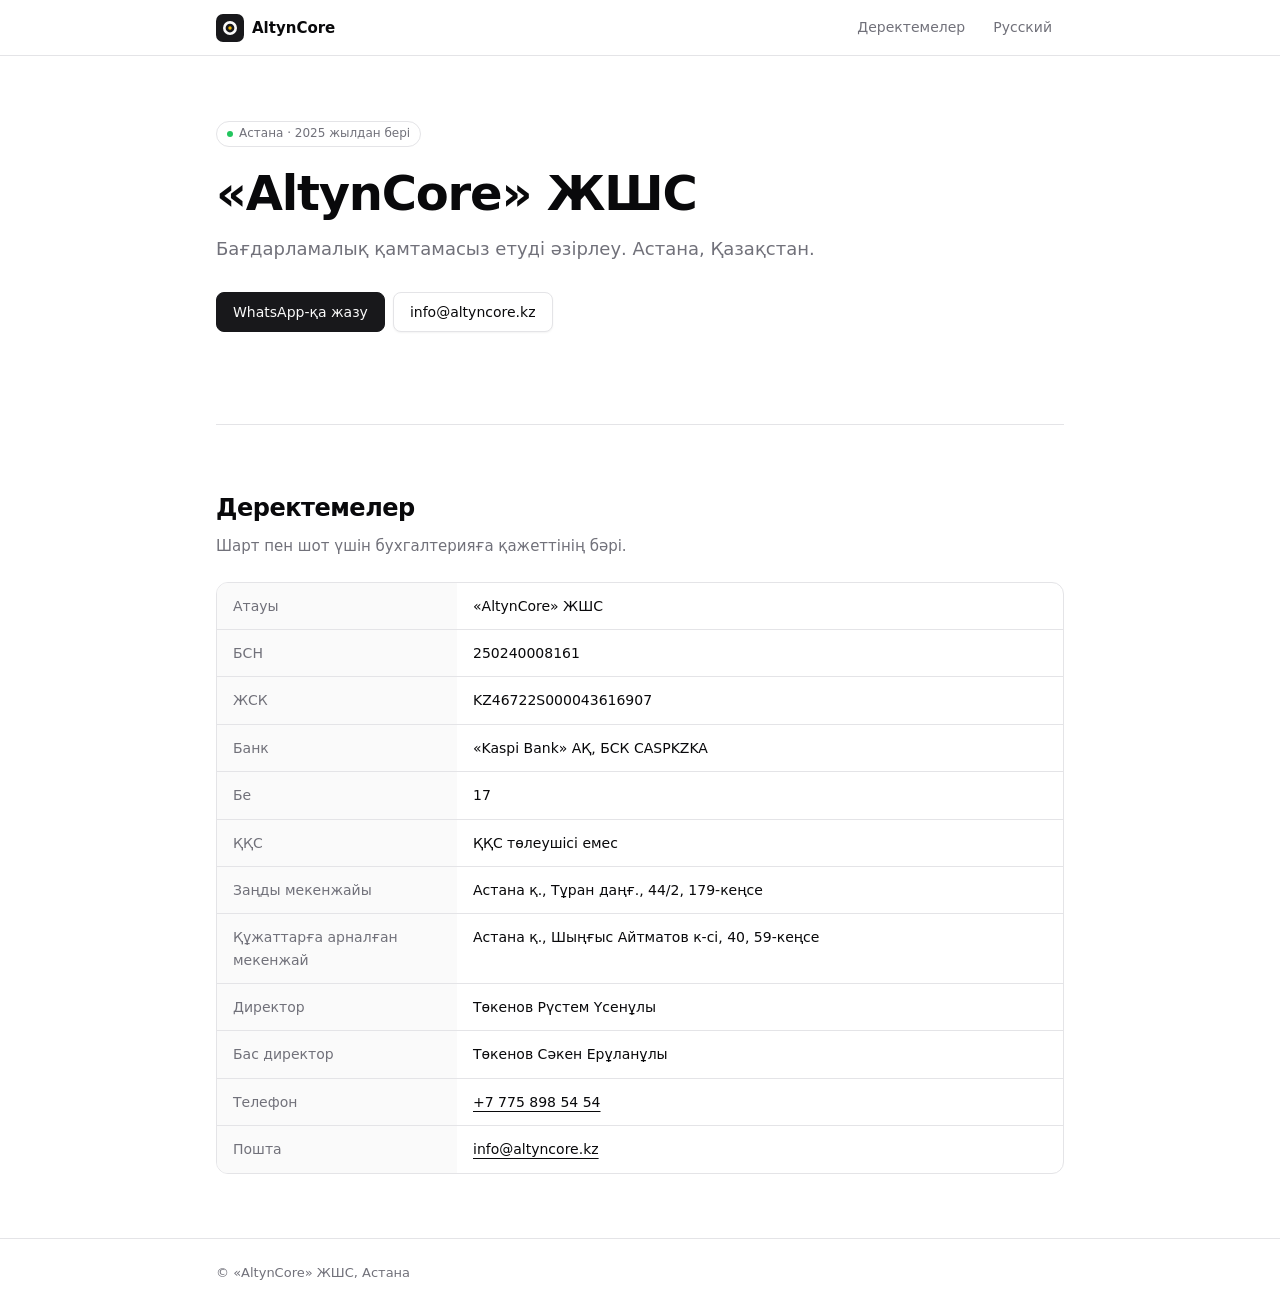
==== kk/index.html @ 7b68d5f2 "Minimal company page in shadcn style: contacts, requisites, Kazakh version, favicon" ====
<!DOCTYPE html>
<html lang="kk">
<head>
  <meta charset="UTF-8">
  <meta name="viewport" content="width=device-width, initial-scale=1">
  <title>«AltynCore» ЖШС — Бағдарламалық қамтамасыз етуді әзірлеу</title>
  <meta name="description" content="«AltynCore» ЖШС, Астана — бағдарламалық қамтамасыз етуді әзірлеу. Байланыс және шарт деректемелері.">
  <link rel="canonical" href="https://altyncore.kz/kk/">
  <link rel="alternate" href="https://altyncore.kz/" hreflang="ru">
  <link rel="alternate" href="https://altyncore.kz/kk/" hreflang="kk">
  <link rel="alternate" href="https://altyncore.kz/" hreflang="x-default">
  <link rel="icon" href="/favicon.svg" type="image/svg+xml">
  <meta property="og:title" content="«AltynCore» ЖШС">
  <meta property="og:description" content="Бағдарламалық қамтамасыз етуді әзірлеу. Астана. Байланыс және деректемелер.">
  <meta property="og:url" content="https://altyncore.kz/kk/">
  <meta property="og:type" content="website">
  <link rel="stylesheet" href="/site.css">
</head>
<body>
  <header>
    <a class="logo" href="/kk/"><img src="/favicon.svg" alt="" width="28" height="28">AltynCore</a>
    <nav><a href="#requisites">Деректемелер</a><a href="/" lang="ru">Русский</a></nav>
  </header>

  <main>
    <section class="hero">
      <span class="badge">Астана · 2025 жылдан бері</span>
      <h1>«AltynCore» ЖШС</h1>
      <p>Бағдарламалық қамтамасыз етуді әзірлеу. Астана, Қазақстан.</p>
      <p class="actions">
        <a class="button" href="https://wa.me/77758985454">WhatsApp-қа жазу</a>
        <a class="button outline" href="mailto:info@altyncore.kz">info@altyncore.kz</a>
      </p>
    </section>


    <section id="requisites">
      <h2>Деректемелер</h2>
      <p class="lead">Шарт пен шот үшін бухгалтерияға қажеттінің бәрі.</p>
      <div class="table"><dl>
        <dt>Атауы</dt><dd>«AltynCore» ЖШС</dd>
        <dt>БСН</dt><dd>250240008161</dd>
        <dt>ЖСК</dt><dd>KZ46722S000043616907</dd>
        <dt>Банк</dt><dd>«Kaspi Bank» АҚ, БСК CASPKZKA</dd>
        <dt>Бе</dt><dd>17</dd>
        <dt>ҚҚС</dt><dd>ҚҚС төлеушісі емес</dd>
        <dt>Заңды мекенжайы</dt><dd>Астана қ., Тұран даңғ., 44/2, 179-кеңсе</dd>
        <dt>Құжаттарға арналған мекенжай</dt><dd>Астана қ., Шыңғыс Айтматов к-сі, 40, 59-кеңсе</dd>
        <dt>Директор</dt><dd>Төкенов Рүстем Үсенұлы</dd>
        <dt>Бас директор</dt><dd>Төкенов Сәкен Ерұланұлы</dd>
        <dt>Телефон</dt><dd><a href="tel:+77758985454">+7 775 898 54 54</a></dd>
        <dt>Пошта</dt><dd><a href="mailto:info@altyncore.kz">info@altyncore.kz</a></dd>
      </dl></div>
    </section>
  </main>

  <footer>© «AltynCore» ЖШС, Астана</footer>
</body>
</html>
---- site.css ----
/* shadcn/ui look: zinc palette, 1px borders, 0.5rem radius, no decoration beyond that */
:root {
  --background: #fff; --foreground: #09090b; --muted: #f4f4f5; --muted-foreground: #71717a;
  --border: #e4e4e7; --primary: #18181b; --primary-foreground: #fafafa; --radius: 0.5rem;
}
* { box-sizing: border-box; }
body { margin: 0; background: var(--background); color: var(--foreground); font: 15px/1.6 "Inter", "Geist", system-ui, -apple-system, "Segoe UI", Roboto, sans-serif; -webkit-font-smoothing: antialiased; }
a { color: inherit; text-underline-offset: 4px; }
header, main, footer { max-width: 896px; margin: 0 auto; padding: 0 24px; }
header { position: sticky; top: 0; z-index: 1; display: flex; align-items: center; justify-content: space-between; height: 56px; background: rgba(255,255,255,.85); backdrop-filter: blur(8px); border-bottom: 1px solid var(--border); max-width: none; padding: 0 max(24px, calc((100% - 848px) / 2)); }
.logo { display: flex; align-items: center; gap: 8px; font-weight: 600; font-size: 15px; text-decoration: none; }
nav { display: flex; gap: 4px; }
nav a { padding: 6px 12px; border-radius: var(--radius); color: var(--muted-foreground); text-decoration: none; font-size: 14px; font-weight: 500; }
nav a:hover { background: var(--muted); color: var(--foreground); }
section { padding: 64px 0; }
section + section { border-top: 1px solid var(--border); }
.badge { display: inline-flex; align-items: center; gap: 6px; border: 1px solid var(--border); border-radius: 999px; padding: 2px 10px; font-size: 12px; font-weight: 500; color: var(--muted-foreground); margin-bottom: 20px; }
.badge::before { content: ""; width: 6px; height: 6px; border-radius: 50%; background: #22c55e; }
.hero h1 { font-size: clamp(32px, 5.5vw, 48px); line-height: 1.1; letter-spacing: -0.025em; font-weight: 700; margin: 0 0 16px; max-width: 720px; }
.hero p { color: var(--muted-foreground); font-size: 18px; max-width: 620px; margin: 0 0 28px; }
.actions { display: flex; gap: 8px; flex-wrap: wrap; }
.button { display: inline-flex; align-items: center; height: 40px; padding: 0 16px; border-radius: var(--radius); font-size: 14px; font-weight: 500; text-decoration: none; border: 1px solid var(--primary); background: var(--primary); color: var(--primary-foreground); transition: opacity .15s; }
.button:hover { opacity: .9; }
.button.outline { background: var(--background); color: var(--foreground); border-color: var(--border); box-shadow: 0 1px 2px rgba(0,0,0,.05); }
.button.outline:hover { background: var(--muted); opacity: 1; }
h2 { font-size: 24px; letter-spacing: -0.02em; font-weight: 600; margin: 0 0 6px; }
.lead { color: var(--muted-foreground); margin: 0 0 24px; }
.cards { display: grid; grid-template-columns: repeat(auto-fit, minmax(240px, 1fr)); gap: 16px; }
.card { border: 1px solid var(--border); border-radius: calc(var(--radius) + 4px); padding: 24px; box-shadow: 0 1px 2px rgba(0,0,0,.05); }
.card h3 { margin: 0 0 6px; font-size: 16px; font-weight: 600; }
.card p { margin: 0; color: var(--muted-foreground); font-size: 14px; }
.table { border: 1px solid var(--border); border-radius: calc(var(--radius) + 4px); overflow: hidden; }
dl { display: grid; grid-template-columns: 240px 1fr; margin: 0; font-size: 14px; }
dt, dd { margin: 0; padding: 12px 16px; border-bottom: 1px solid var(--border); }
dt { color: var(--muted-foreground); background: #fafafa; }
dd { font-variant-numeric: tabular-nums; }
dl > :nth-last-child(-n+2) { border-bottom: 0; }
footer { border-top: 1px solid var(--border); max-width: none; padding: 24px max(24px, calc((100% - 848px) / 2)); color: var(--muted-foreground); font-size: 13px; }
@media (max-width: 640px) {
  dl { grid-template-columns: 1fr; } dt { border-bottom: 0; padding-bottom: 2px; } dd { padding-top: 2px; }
  dl > dt:nth-last-child(2) { border-bottom: 0; }
  nav a:not([lang]) { display: none; }
  section { padding: 48px 0; }
}
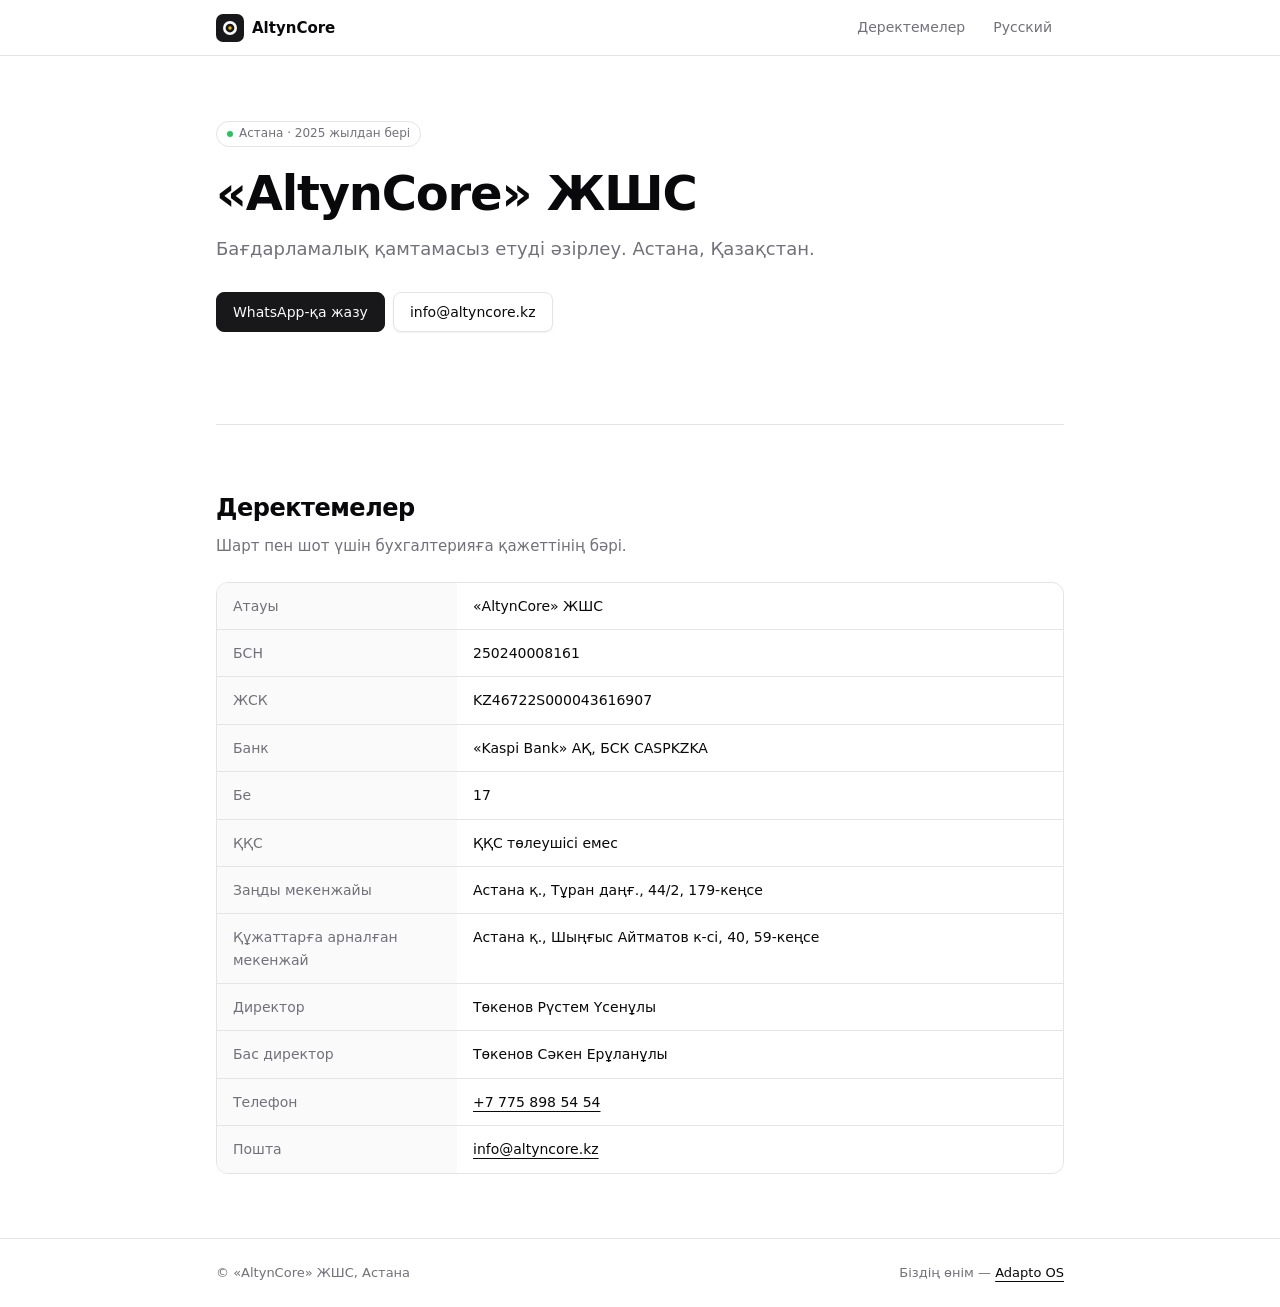
==== commit 86a05df2: "Link to Adapto OS, link preview image" ====
--- a/kk/index.html
+++ b/kk/index.html
@@ -14,6 +14,11 @@
   <meta property="og:description" content="Бағдарламалық қамтамасыз етуді әзірлеу. Астана. Байланыс және деректемелер.">
   <meta property="og:url" content="https://altyncore.kz/kk/">
   <meta property="og:type" content="website">
+  <meta property="og:image" content="https://altyncore.kz/og.png">
+  <meta property="og:image:width" content="1200">
+  <meta property="og:image:height" content="630">
+  <meta property="og:image:alt" content="«AltynCore» ЖШС — бағдарламалық қамтамасыз етуді әзірлеу, Астана">
+  <meta name="twitter:card" content="summary_large_image">
   <link rel="stylesheet" href="/site.css">
 </head>
 <body>
@@ -54,6 +59,6 @@
     </section>
   </main>
 
-  <footer>© «AltynCore» ЖШС, Астана</footer>
+  <footer><span>© «AltynCore» ЖШС, Астана</span><span>Біздің өнім — <a href="https://adapto.kz/kk/">Adapto OS</a></span></footer>
 </body>
 </html>
--- a/site.css
+++ b/site.css
@@ -42,3 +42,5 @@
   nav a:not([lang]) { display: none; }
   section { padding: 48px 0; }
 }
+footer { display: flex; justify-content: space-between; gap: 16px; flex-wrap: wrap; }
+footer a { color: var(--foreground); }
